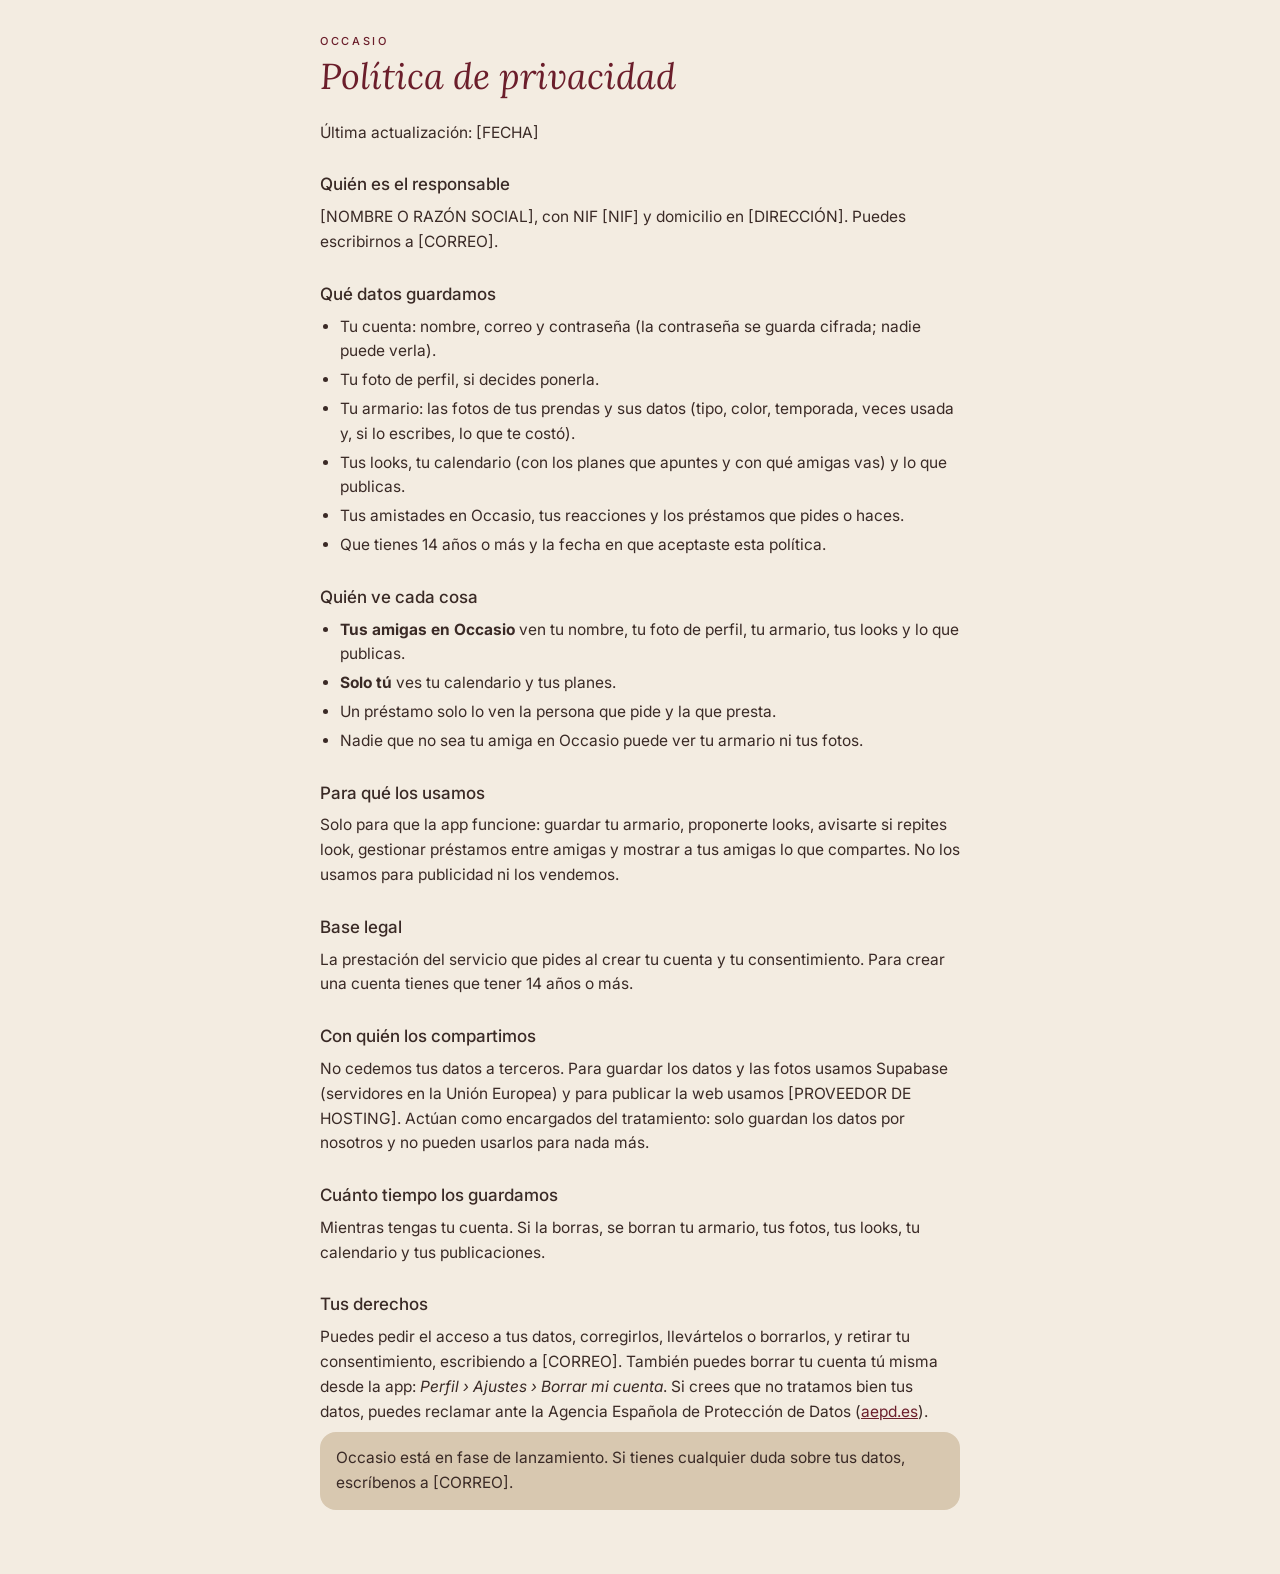
==== privacidad.html @ c3277b5f "Primera versión de la web de Occasio Co-Authored-By: Claude Opus 5.5 <noreply@anthropic.com>" ====
<!doctype html>
<html lang="es">
<head>
<meta charset="utf-8">
<meta name="viewport" content="width=device-width,initial-scale=1">
<meta name="theme-color" content="#F3ECE1">
<title>Occasio · Política de privacidad</title>
<link rel="preconnect" href="https://fonts.googleapis.com">
<link rel="preconnect" href="https://fonts.gstatic.com" crossorigin>
<link href="https://fonts.googleapis.com/css2?family=Inter:wght@400;500&family=Lora:ital@1&display=swap" rel="stylesheet">
<style>
:root{--lino:#F3ECE1;--arena:#D8C8B0;--vino:#6B1E2B;--cafe:#3A2A26}
*{box-sizing:border-box;margin:0;padding:0}
body{background:var(--lino);color:var(--cafe);font:400 16px/1.6 "Inter",system-ui,sans-serif;-webkit-font-smoothing:antialiased}
main{max-width:680px;margin:0 auto;padding:36px 20px 64px}
h1{font:italic 400 36px/1.1 "Lora",Georgia,serif;color:var(--vino);margin:10px 0 24px}
h2{font:500 17px/1.4 "Inter",sans-serif;margin:28px 0 8px}
p,li{font-size:15.5px}
ul{padding-left:20px;display:grid;gap:4px}
.eti{font:500 11px/1 "Inter",sans-serif;letter-spacing:.24em;text-transform:uppercase;color:var(--vino)}
.nota{background:var(--arena);border-radius:16px;padding:14px 16px;margin-top:8px}
a{color:var(--vino)}
</style>
</head>
<body>
<main>
  <p class="eti">Occasio</p>
  <h1>Política de privacidad</h1>
  <p>Última actualización: [FECHA]</p>

  <h2>Quién es el responsable</h2>
  <p>[NOMBRE O RAZÓN SOCIAL], con NIF [NIF] y domicilio en [DIRECCIÓN]. Puedes escribirnos a [CORREO].</p>

  <h2>Qué datos guardamos</h2>
  <ul>
    <li>Tu cuenta: nombre, correo y contraseña (la contraseña se guarda cifrada; nadie puede verla).</li>
    <li>Tu foto de perfil, si decides ponerla.</li>
    <li>Tu armario: las fotos de tus prendas y sus datos (tipo, color, temporada, veces usada y, si lo escribes, lo que te costó).</li>
    <li>Tus looks, tu calendario (con los planes que apuntes y con qué amigas vas) y lo que publicas.</li>
    <li>Tus amistades en Occasio, tus reacciones y los préstamos que pides o haces.</li>
    <li>Que tienes 14 años o más y la fecha en que aceptaste esta política.</li>
  </ul>

  <h2>Quién ve cada cosa</h2>
  <ul>
    <li><b>Tus amigas en Occasio</b> ven tu nombre, tu foto de perfil, tu armario, tus looks y lo que publicas.</li>
    <li><b>Solo tú</b> ves tu calendario y tus planes.</li>
    <li>Un préstamo solo lo ven la persona que pide y la que presta.</li>
    <li>Nadie que no sea tu amiga en Occasio puede ver tu armario ni tus fotos.</li>
  </ul>

  <h2>Para qué los usamos</h2>
  <p>Solo para que la app funcione: guardar tu armario, proponerte looks, avisarte si repites look, gestionar préstamos entre amigas y mostrar a tus amigas lo que compartes. No los usamos para publicidad ni los vendemos.</p>

  <h2>Base legal</h2>
  <p>La prestación del servicio que pides al crear tu cuenta y tu consentimiento. Para crear una cuenta tienes que tener 14 años o más.</p>

  <h2>Con quién los compartimos</h2>
  <p>No cedemos tus datos a terceros. Para guardar los datos y las fotos usamos Supabase (servidores en la Unión Europea) y para publicar la web usamos [PROVEEDOR DE HOSTING]. Actúan como encargados del tratamiento: solo guardan los datos por nosotros y no pueden usarlos para nada más.</p>

  <h2>Cuánto tiempo los guardamos</h2>
  <p>Mientras tengas tu cuenta. Si la borras, se borran tu armario, tus fotos, tus looks, tu calendario y tus publicaciones.</p>

  <h2>Tus derechos</h2>
  <p>Puedes pedir el acceso a tus datos, corregirlos, llevártelos o borrarlos, y retirar tu consentimiento, escribiendo a [CORREO]. También puedes borrar tu cuenta tú misma desde la app: <i>Perfil › Ajustes › Borrar mi cuenta</i>. Si crees que no tratamos bien tus datos, puedes reclamar ante la Agencia Española de Protección de Datos (<a href="https://www.aepd.es" rel="noopener">aepd.es</a>).</p>

  <p class="nota">Occasio está en fase de lanzamiento. Si tienes cualquier duda sobre tus datos, escríbenos a [CORREO].</p>
</main>
</body>
</html>
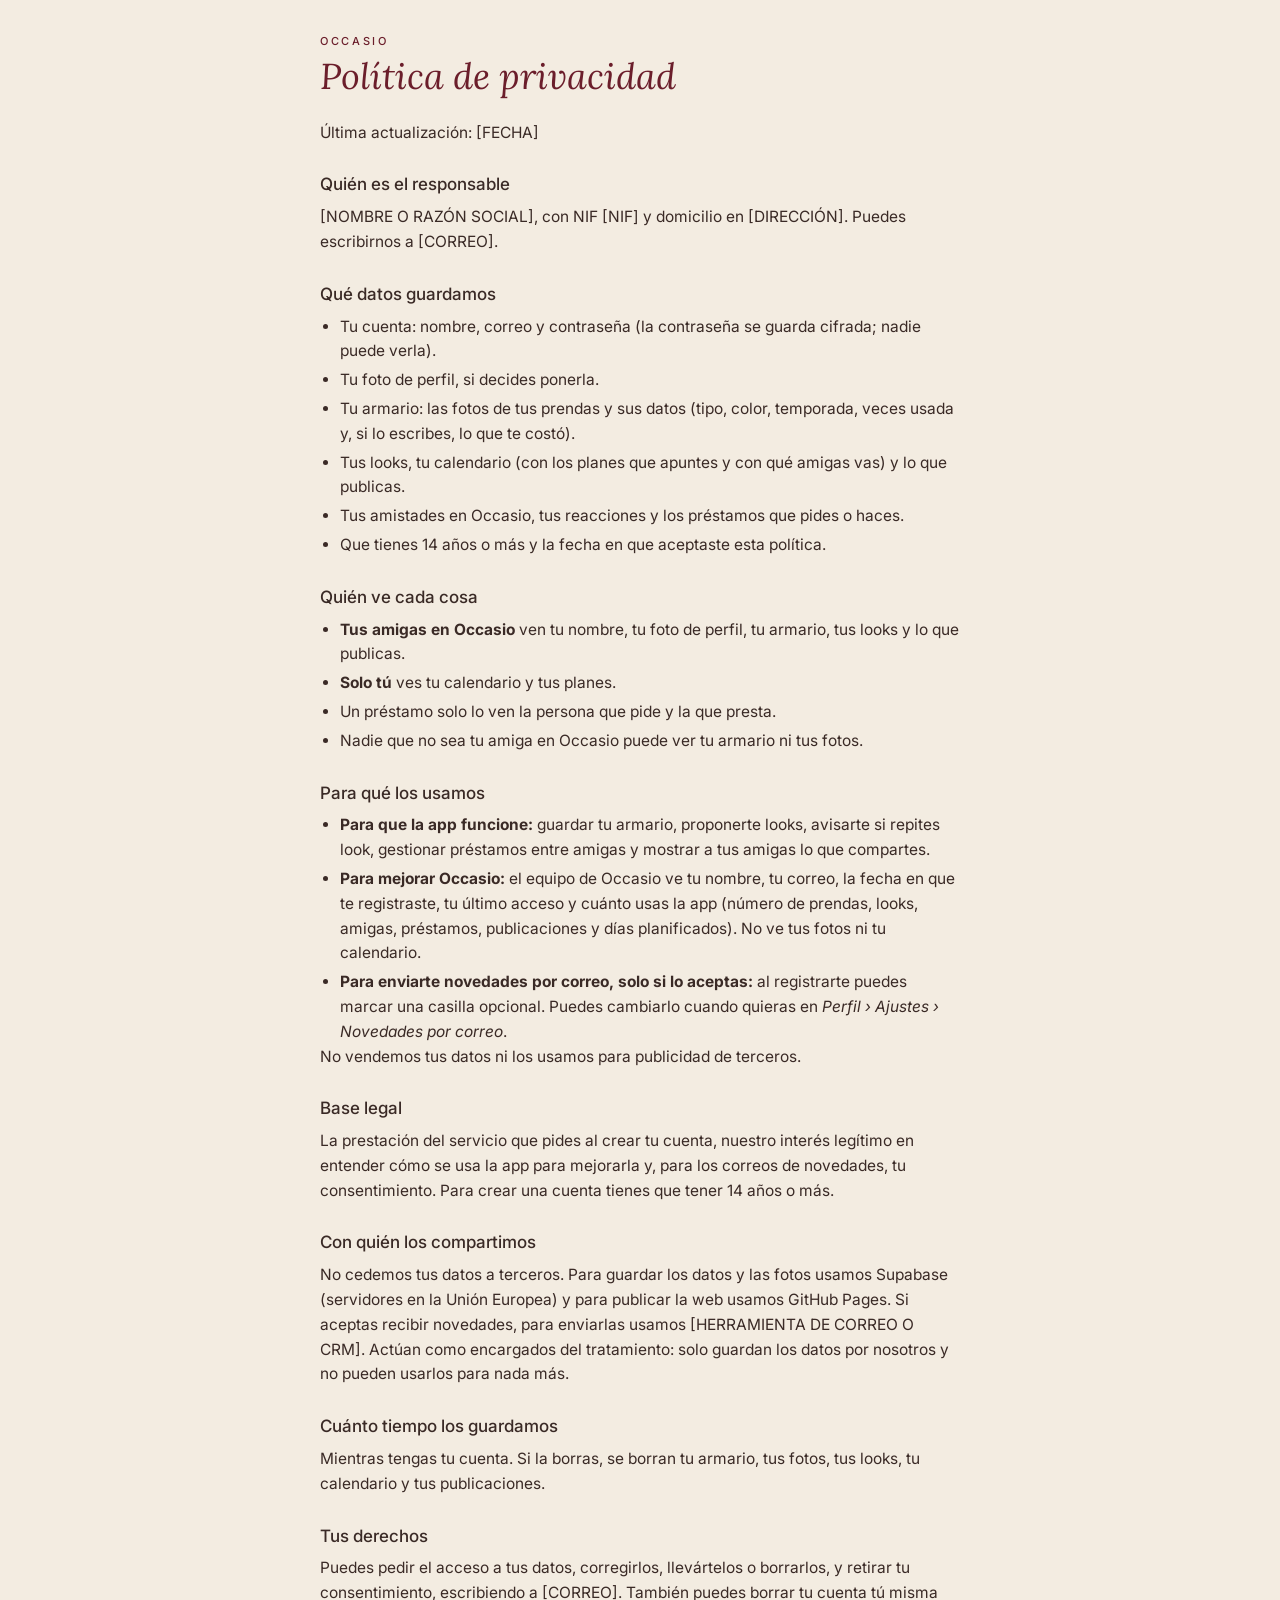
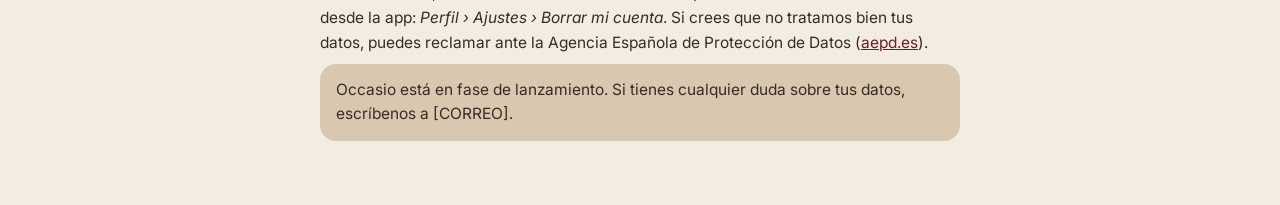
==== commit 2e770b91: "Panel de administración, lista para el CRM y permiso de novedades Co-Authored-By: Claude Opus 5.5 <n" ====
--- a/privacidad.html
+++ b/privacidad.html
@@ -50,13 +50,18 @@
   </ul>
 
   <h2>Para qué los usamos</h2>
-  <p>Solo para que la app funcione: guardar tu armario, proponerte looks, avisarte si repites look, gestionar préstamos entre amigas y mostrar a tus amigas lo que compartes. No los usamos para publicidad ni los vendemos.</p>
+  <ul>
+    <li><b>Para que la app funcione:</b> guardar tu armario, proponerte looks, avisarte si repites look, gestionar préstamos entre amigas y mostrar a tus amigas lo que compartes.</li>
+    <li><b>Para mejorar Occasio:</b> el equipo de Occasio ve tu nombre, tu correo, la fecha en que te registraste, tu último acceso y cuánto usas la app (número de prendas, looks, amigas, préstamos, publicaciones y días planificados). No ve tus fotos ni tu calendario.</li>
+    <li><b>Para enviarte novedades por correo, solo si lo aceptas:</b> al registrarte puedes marcar una casilla opcional. Puedes cambiarlo cuando quieras en <i>Perfil › Ajustes › Novedades por correo</i>.</li>
+  </ul>
+  <p>No vendemos tus datos ni los usamos para publicidad de terceros.</p>
 
   <h2>Base legal</h2>
-  <p>La prestación del servicio que pides al crear tu cuenta y tu consentimiento. Para crear una cuenta tienes que tener 14 años o más.</p>
+  <p>La prestación del servicio que pides al crear tu cuenta, nuestro interés legítimo en entender cómo se usa la app para mejorarla y, para los correos de novedades, tu consentimiento. Para crear una cuenta tienes que tener 14 años o más.</p>
 
   <h2>Con quién los compartimos</h2>
-  <p>No cedemos tus datos a terceros. Para guardar los datos y las fotos usamos Supabase (servidores en la Unión Europea) y para publicar la web usamos [PROVEEDOR DE HOSTING]. Actúan como encargados del tratamiento: solo guardan los datos por nosotros y no pueden usarlos para nada más.</p>
+  <p>No cedemos tus datos a terceros. Para guardar los datos y las fotos usamos Supabase (servidores en la Unión Europea) y para publicar la web usamos GitHub Pages. Si aceptas recibir novedades, para enviarlas usamos [HERRAMIENTA DE CORREO O CRM]. Actúan como encargados del tratamiento: solo guardan los datos por nosotros y no pueden usarlos para nada más.</p>
 
   <h2>Cuánto tiempo los guardamos</h2>
   <p>Mientras tengas tu cuenta. Si la borras, se borran tu armario, tus fotos, tus looks, tu calendario y tus publicaciones.</p>
